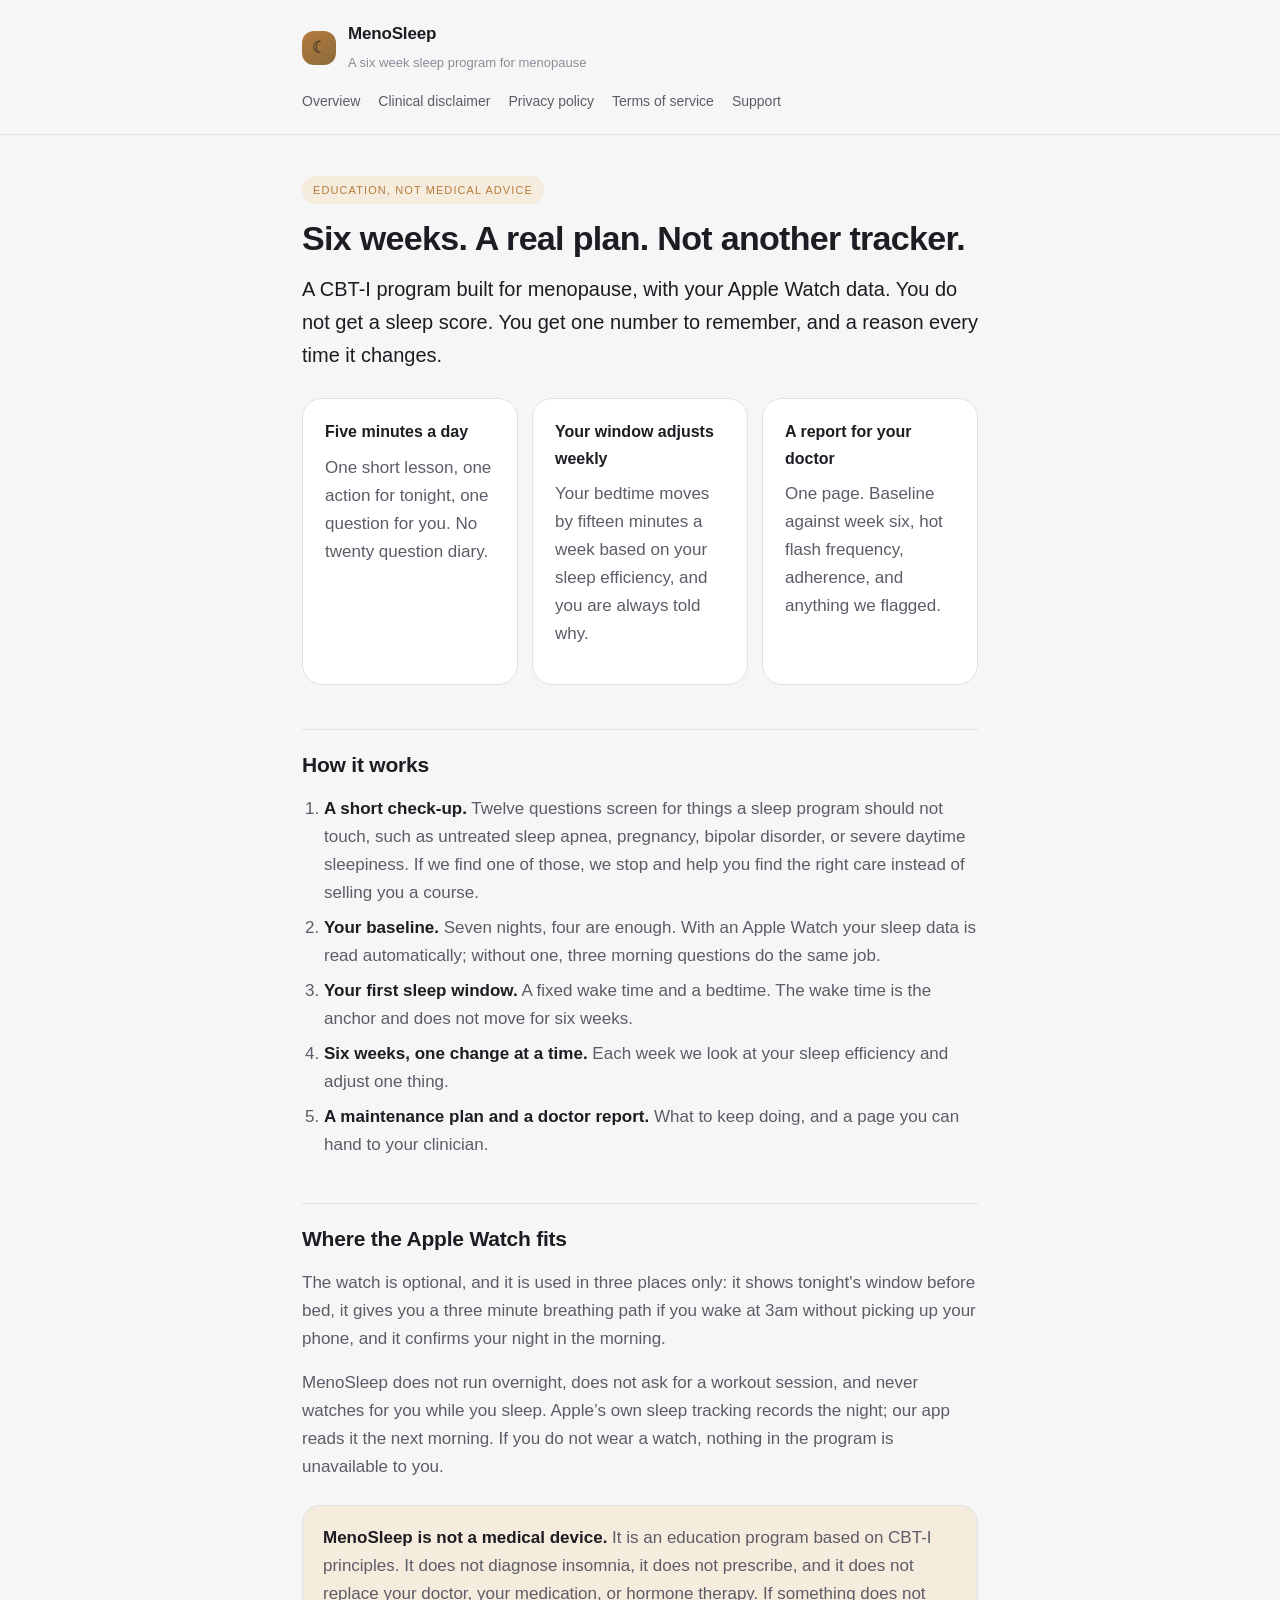
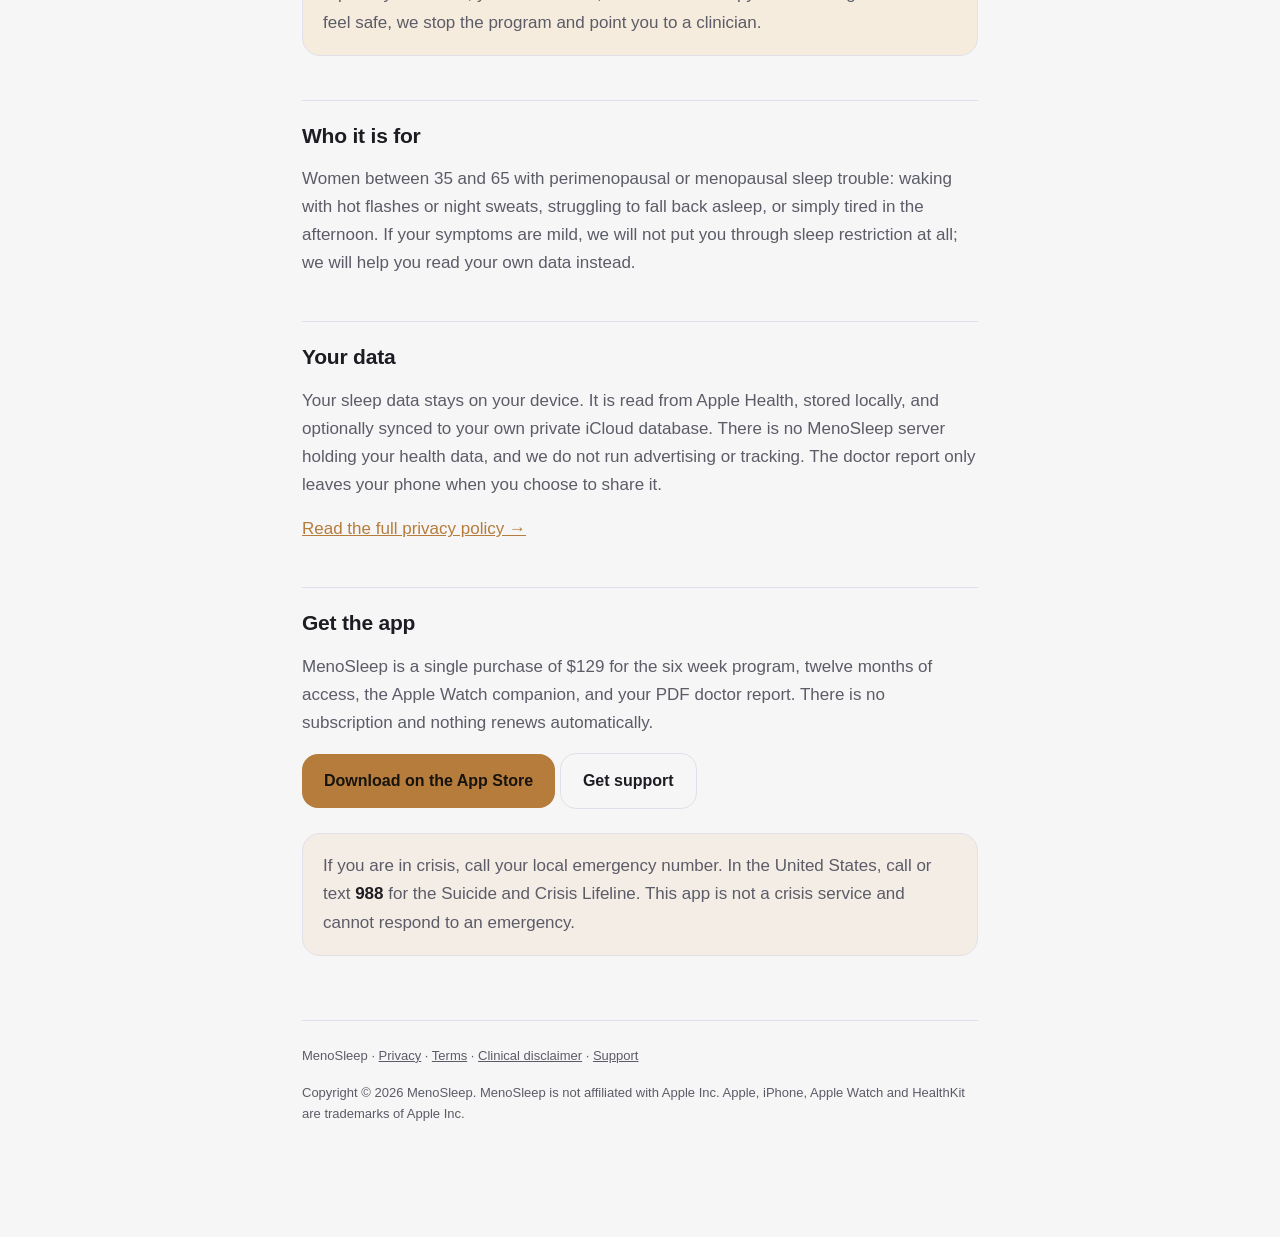
==== index.html @ 15372f21 "MenoSleep public pages: privacy policy, terms, clinical disclaimer, support" ====
<!DOCTYPE html>
<html lang="en">
<head>
<meta charset="utf-8">
<meta name="viewport" content="width=device-width, initial-scale=1">
<title>MenoSleep · Six weeks. A real plan. Not another tracker.</title>
<meta name="description" content="MenoSleep is a six week CBT-I based sleep program for women 35 to 65 going through perimenopause and menopause. Built around your own Apple Watch data, with a one page report for your doctor.">
<link rel="stylesheet" href="assets/style.css">
</head>
<body>

<header class="site">
  <div class="wrap">
    <a class="brand" href="index.html">
      <span class="mark">☾</span>
      <span>
        <span class="name">MenoSleep</span><br>
        <span class="tag">A six week sleep program for menopause</span>
      </span>
    </a>
    <nav class="site">
      <a href="index.html">Overview</a>
      <a href="disclaimer.html">Clinical disclaimer</a>
      <a href="privacy.html">Privacy policy</a>
      <a href="terms.html">Terms of service</a>
      <a href="support.html">Support</a>
    </nav>
  </div>
</header>

<main class="wrap">

  <span class="badge">Education, not medical advice</span>
  <h1>Six weeks. A real plan. Not another tracker.</h1>
  <p class="lead">
    A CBT-I program built for menopause, with your Apple Watch data.
    You do not get a sleep score. You get one number to remember, and a reason every time it changes.
  </p>

  <div class="grid">
    <div class="card">
      <h3>Five minutes a day</h3>
      <p>One short lesson, one action for tonight, one question for you. No twenty question diary.</p>
    </div>
    <div class="card">
      <h3>Your window adjusts weekly</h3>
      <p>Your bedtime moves by fifteen minutes a week based on your sleep efficiency, and you are always told why.</p>
    </div>
    <div class="card">
      <h3>A report for your doctor</h3>
      <p>One page. Baseline against week six, hot flash frequency, adherence, and anything we flagged.</p>
    </div>
  </div>

  <h2>How it works</h2>
  <ol>
    <li><strong>A short check-up.</strong> Twelve questions screen for things a sleep program should not touch, such as untreated sleep apnea, pregnancy, bipolar disorder, or severe daytime sleepiness. If we find one of those, we stop and help you find the right care instead of selling you a course.</li>
    <li><strong>Your baseline.</strong> Seven nights, four are enough. With an Apple Watch your sleep data is read automatically; without one, three morning questions do the same job.</li>
    <li><strong>Your first sleep window.</strong> A fixed wake time and a bedtime. The wake time is the anchor and does not move for six weeks.</li>
    <li><strong>Six weeks, one change at a time.</strong> Each week we look at your sleep efficiency and adjust one thing.</li>
    <li><strong>A maintenance plan and a doctor report.</strong> What to keep doing, and a page you can hand to your clinician.</li>
  </ol>

  <h2>Where the Apple Watch fits</h2>
  <p>
    The watch is optional, and it is used in three places only: it shows tonight's window before bed, it gives you a
    three minute breathing path if you wake at 3am without picking up your phone, and it confirms your night in the morning.
  </p>
  <p>
    MenoSleep does not run overnight, does not ask for a workout session, and never watches for you while you sleep.
    Apple&rsquo;s own sleep tracking records the night; our app reads it the next morning. If you do not wear a watch,
    nothing in the program is unavailable to you.
  </p>

  <div class="callout">
    <p><strong>MenoSleep is not a medical device.</strong> It is an education program based on CBT-I principles. It does not diagnose insomnia, it does not prescribe, and it does not replace your doctor, your medication, or hormone therapy. If something does not feel safe, we stop the program and point you to a clinician.</p>
  </div>

  <h2>Who it is for</h2>
  <p>
    Women between 35 and 65 with perimenopausal or menopausal sleep trouble: waking with hot flashes or night sweats,
    struggling to fall back asleep, or simply tired in the afternoon. If your symptoms are mild, we will not put you
    through sleep restriction at all; we will help you read your own data instead.
  </p>

  <h2>Your data</h2>
  <p>
    Your sleep data stays on your device. It is read from Apple Health, stored locally, and optionally synced to your
    own private iCloud database. There is no MenoSleep server holding your health data, and we do not run advertising or
    tracking. The doctor report only leaves your phone when you choose to share it.
  </p>
  <p><a href="privacy.html">Read the full privacy policy →</a></p>

  <h2>Get the app</h2>
  <p>
    MenoSleep is a single purchase of $129 for the six week program, twelve months of access, the Apple Watch companion,
    and your PDF doctor report. There is no subscription and nothing renews automatically.
  </p>
  <p>
    <a class="btn" href="https://apps.apple.com/app/id0000000000" rel="noopener">Download on the App Store</a>
    <a class="btn ghost" href="support.html">Get support</a>
  </p>

  <div class="callout caution">
    <p>If you are in crisis, call your local emergency number. In the United States, call or text <strong>988</strong> for the Suicide and Crisis Lifeline. This app is not a crisis service and cannot respond to an emergency.</p>
  </div>

  <div class="footer">
    <p>MenoSleep · <a href="privacy.html">Privacy</a> · <a href="terms.html">Terms</a> · <a href="disclaimer.html">Clinical disclaimer</a> · <a href="support.html">Support</a></p>
    <p>Copyright © 2026 MenoSleep. MenoSleep is not affiliated with Apple Inc. Apple, iPhone, Apple Watch and HealthKit are trademarks of Apple Inc.</p>
  </div>

</main>

</body>
</html>
---- assets/style.css ----
:root {
  --bg: #0e0e16;
  --surface: #191921;
  --surface-raised: #252530;
  --border: #38384a;
  --text: #f5f5f7;
  --text-secondary: #adadbc;
  --text-tertiary: #7a7a8c;
  --accent: #e8b87a;
  --accent-soft: #33302a;
  --positive: #8fbf98;
  --caution: #d9a86c;
  --lilac: #b8b4e8;
  --max: 720px;
}

@media (prefers-color-scheme: light) {
  :root {
    --bg: #f6f6f6;
    --surface: #ffffff;
    --surface-raised: #fdfdfd;
    --border: #e0e0e8;
    --text: #1c1c22;
    --text-secondary: #5c5c68;
    --text-tertiary: #8c8c99;
    --accent: #b57c3c;
    --accent-soft: #f6ecdd;
    --positive: #4f7d57;
    --caution: #9a6c36;
    --lilac: #6f68b5;
  }
}

* { box-sizing: border-box; }

html { -webkit-text-size-adjust: 100%; }

body {
  margin: 0;
  background: var(--bg);
  color: var(--text);
  font-family: -apple-system, BlinkMacSystemFont, "SF Pro Text", "Helvetica Neue", "PingFang SC", "Hiragino Sans GB", "Microsoft YaHei", sans-serif;
  font-size: 17px;
  line-height: 1.65;
  -webkit-font-smoothing: antialiased;
}

.wrap { max-width: var(--max); margin: 0 auto; padding: 0 22px 96px; }

/* ---------- header ---------- */

header.site {
  border-bottom: 1px solid var(--border);
  padding: 20px 0;
  margin-bottom: 40px;
}

header.site .wrap { padding-bottom: 0; }

.brand {
  display: flex;
  align-items: center;
  gap: 12px;
  text-decoration: none;
  color: var(--text);
}

.brand .mark {
  width: 34px;
  height: 34px;
  border-radius: 12px;
  background: linear-gradient(145deg, var(--accent), #8a6a3c);
  display: grid;
  place-items: center;
  font-size: 17px;
  flex: none;
}

.brand .name { font-weight: 600; letter-spacing: -0.01em; }
.brand .tag { color: var(--text-tertiary); font-size: 13px; }

nav.site {
  display: flex;
  flex-wrap: wrap;
  gap: 18px;
  margin-top: 14px;
  font-size: 14px;
}

nav.site a {
  color: var(--text-secondary);
  text-decoration: none;
  border-bottom: 1px solid transparent;
}

nav.site a:hover,
nav.site a:focus { color: var(--accent); border-bottom-color: var(--accent); }

/* ---------- typography ---------- */

h1 {
  font-size: 34px;
  line-height: 1.2;
  letter-spacing: -0.02em;
  font-weight: 650;
  margin: 0 0 14px;
}

h2 {
  font-size: 21px;
  letter-spacing: -0.01em;
  font-weight: 620;
  margin: 44px 0 12px;
  padding-top: 18px;
  border-top: 1px solid var(--border);
}

h3 {
  font-size: 16px;
  font-weight: 600;
  margin: 26px 0 8px;
}

p { margin: 0 0 16px; color: var(--text-secondary); }
p strong, li strong { color: var(--text); font-weight: 600; }

a { color: var(--accent); }

ul, ol { margin: 0 0 16px; padding-left: 22px; color: var(--text-secondary); }
li { margin-bottom: 7px; }

.lead {
  font-size: 20px;
  color: var(--text);
  margin-bottom: 26px;
}

.meta {
  color: var(--text-tertiary);
  font-size: 13px;
  margin-bottom: 30px;
}

/* ---------- blocks ---------- */

.card {
  background: var(--surface);
  border: 1px solid var(--border);
  border-radius: 20px;
  padding: 20px 22px;
  margin-bottom: 16px;
}

.card h3 { margin-top: 0; }

.callout {
  background: var(--accent-soft);
  border: 1px solid var(--border);
  border-radius: 18px;
  padding: 18px 20px;
  margin: 24px 0;
}

.callout p:last-child { margin-bottom: 0; }

.callout.caution { background: rgba(217, 168, 108, 0.12); }

.badge {
  display: inline-block;
  font-size: 11px;
  letter-spacing: 0.1em;
  text-transform: uppercase;
  color: var(--accent);
  background: var(--accent-soft);
  border-radius: 999px;
  padding: 5px 11px;
  margin-bottom: 14px;
}

table {
  width: 100%;
  border-collapse: collapse;
  margin: 18px 0 24px;
  font-size: 15px;
}

th, td {
  text-align: left;
  padding: 11px 12px;
  border-bottom: 1px solid var(--border);
  vertical-align: top;
}

th { color: var(--text-tertiary); font-size: 12px; letter-spacing: 0.08em; text-transform: uppercase; font-weight: 600; }
td { color: var(--text-secondary); }
td:first-child { color: var(--text); }

.grid {
  display: grid;
  grid-template-columns: repeat(auto-fit, minmax(210px, 1fr));
  gap: 14px;
  margin: 18px 0 26px;
}

.grid .card { margin-bottom: 0; }

.pill {
  display: inline-block;
  border-radius: 999px;
  padding: 4px 11px;
  font-size: 12px;
  border: 1px solid var(--border);
  color: var(--text-secondary);
}

.btn {
  display: inline-block;
  background: var(--accent);
  color: #17130d;
  text-decoration: none;
  border-radius: 16px;
  padding: 14px 22px;
  font-weight: 600;
  font-size: 16px;
}

.btn.ghost {
  background: transparent;
  color: var(--text);
  border: 1px solid var(--border);
}

.footer {
  border-top: 1px solid var(--border);
  margin-top: 64px;
  padding-top: 24px;
  color: var(--text-tertiary);
  font-size: 13px;
}

.footer a { color: var(--text-secondary); }

code {
  background: var(--surface-raised);
  border-radius: 6px;
  padding: 2px 6px;
  font-size: 14px;
}
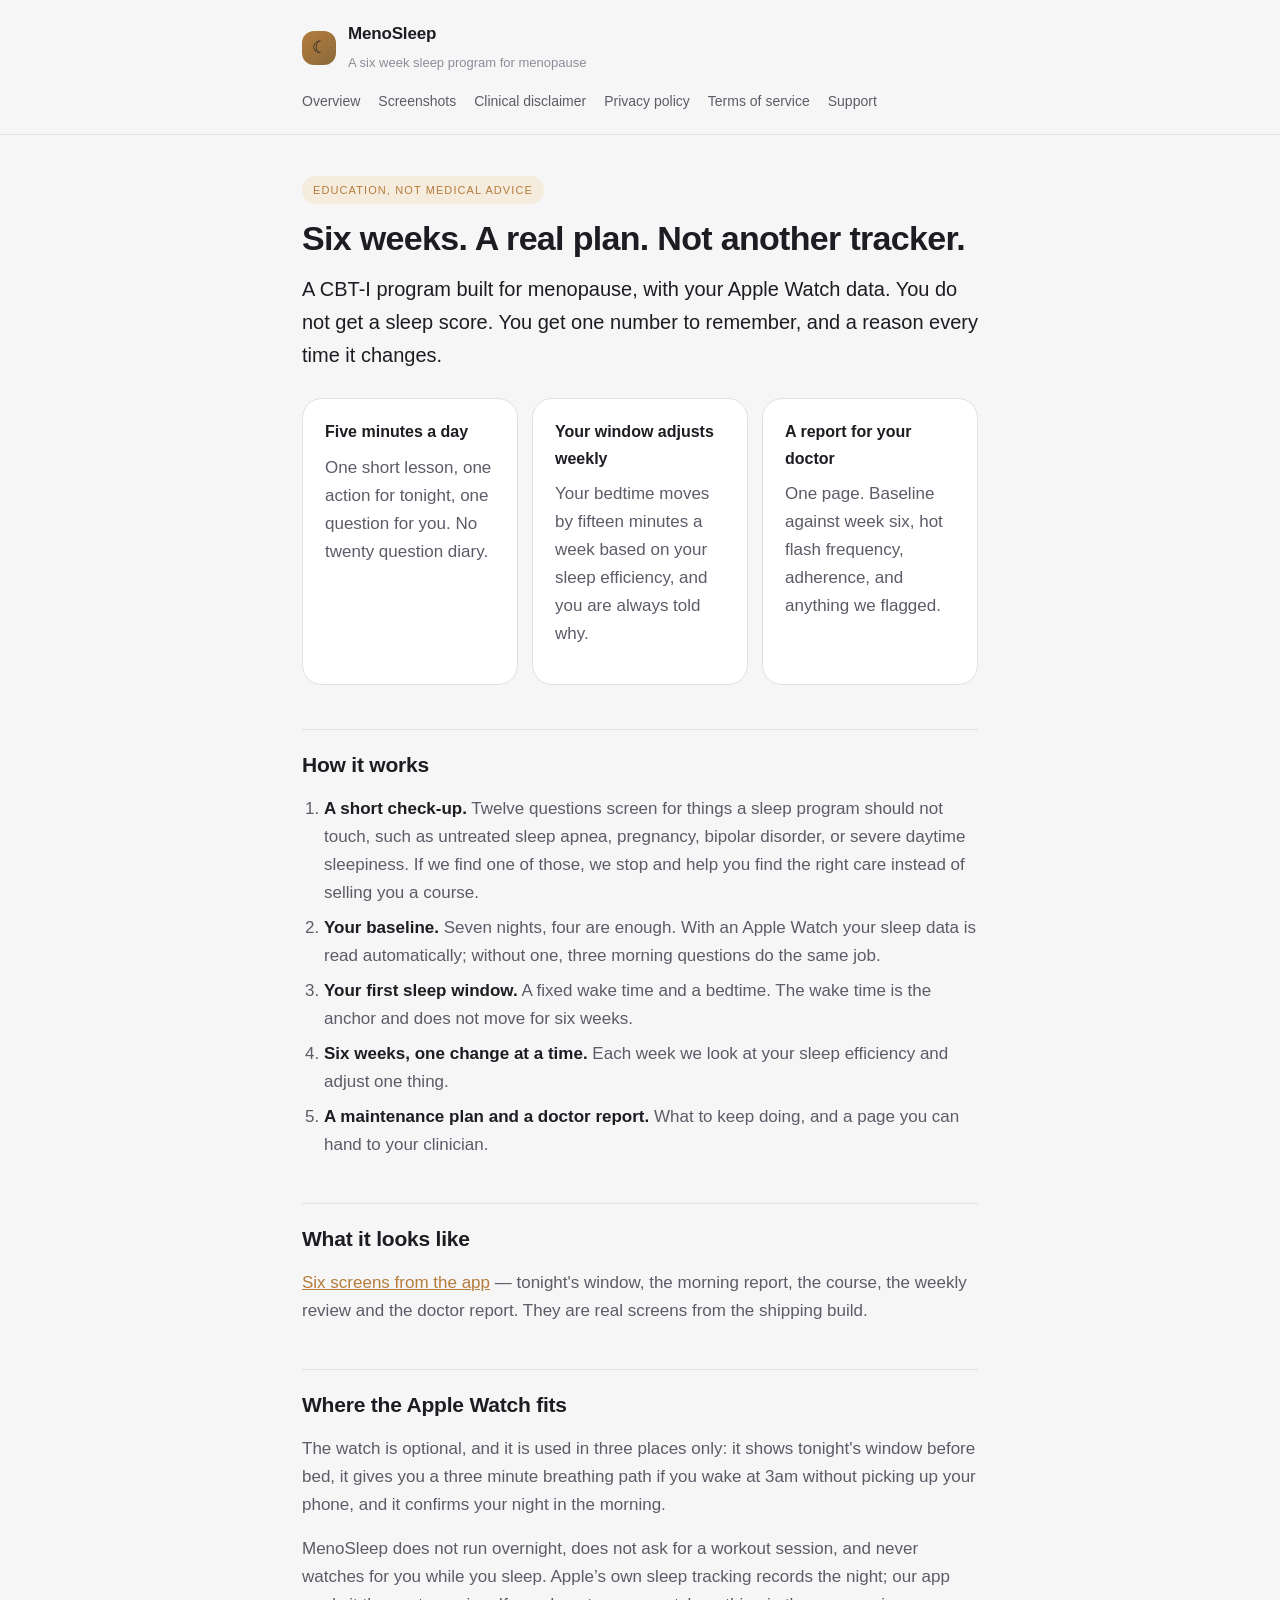
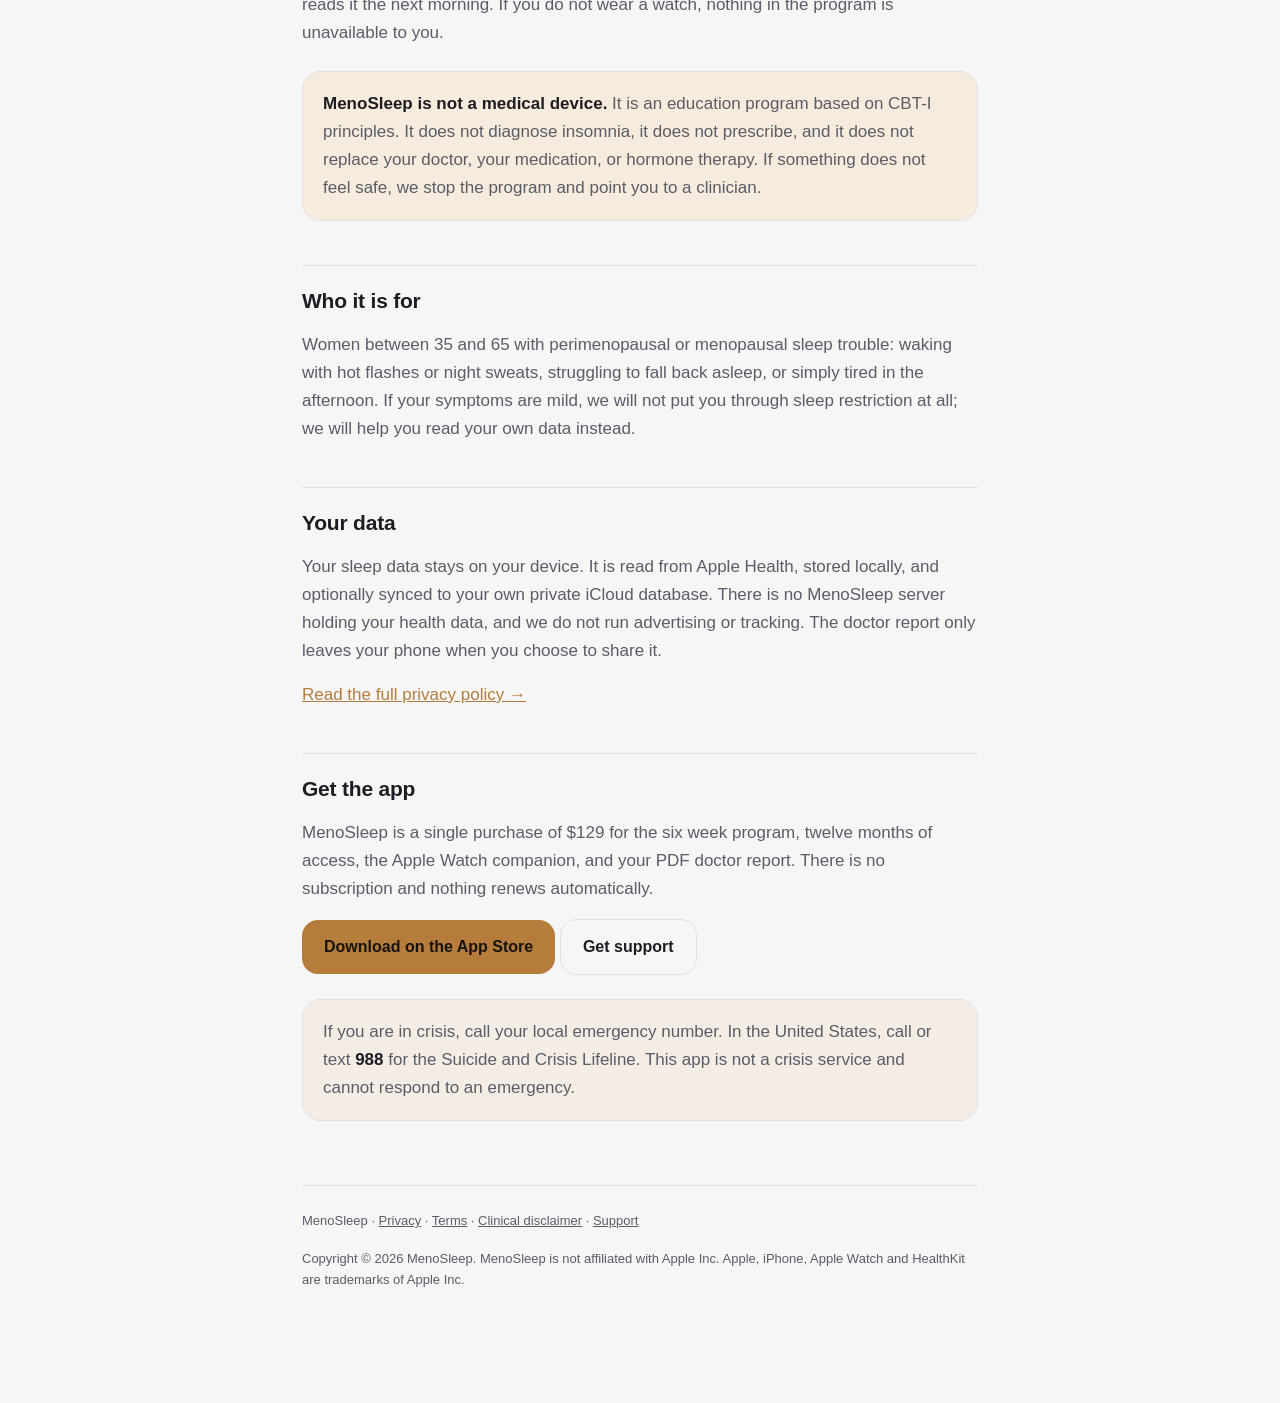
==== commit 789b9f03: "Add the app screenshot gallery to the public site" ====
--- a/index.html
+++ b/index.html
@@ -20,6 +20,7 @@
     </a>
     <nav class="site">
       <a href="index.html">Overview</a>
+      <a href="screenshots.html">Screenshots</a>
       <a href="disclaimer.html">Clinical disclaimer</a>
       <a href="privacy.html">Privacy policy</a>
       <a href="terms.html">Terms of service</a>
@@ -60,6 +61,12 @@
     <li><strong>Six weeks, one change at a time.</strong> Each week we look at your sleep efficiency and adjust one thing.</li>
     <li><strong>A maintenance plan and a doctor report.</strong> What to keep doing, and a page you can hand to your clinician.</li>
   </ol>
+
+  <h2>What it looks like</h2>
+  <p>
+    <a href="screenshots.html">Six screens from the app</a> — tonight's window, the morning report, the course,
+    the weekly review and the doctor report. They are real screens from the shipping build.
+  </p>
 
   <h2>Where the Apple Watch fits</h2>
   <p>
--- a/assets/style.css
+++ b/assets/style.css
@@ -246,3 +246,39 @@
   padding: 2px 6px;
   font-size: 14px;
 }
+
+/* ---------- screenshots ---------- */
+
+.shots {
+  grid-template-columns: repeat(auto-fit, minmax(240px, 1fr));
+  gap: 18px;
+  margin: 28px 0 8px;
+}
+
+.shots figure {
+  margin: 0;
+  background: var(--surface);
+  border: 1px solid var(--border);
+  border-radius: 20px;
+  overflow: hidden;
+}
+
+.shots img {
+  display: block;
+  width: 100%;
+  height: auto;
+  background: #0b0b12;
+}
+
+.shots figcaption {
+  padding: 14px 16px 16px;
+  font-size: 14px;
+  color: var(--text-secondary);
+  line-height: 1.5;
+}
+
+.shots figcaption strong {
+  display: block;
+  color: var(--text);
+  margin-bottom: 4px;
+}
